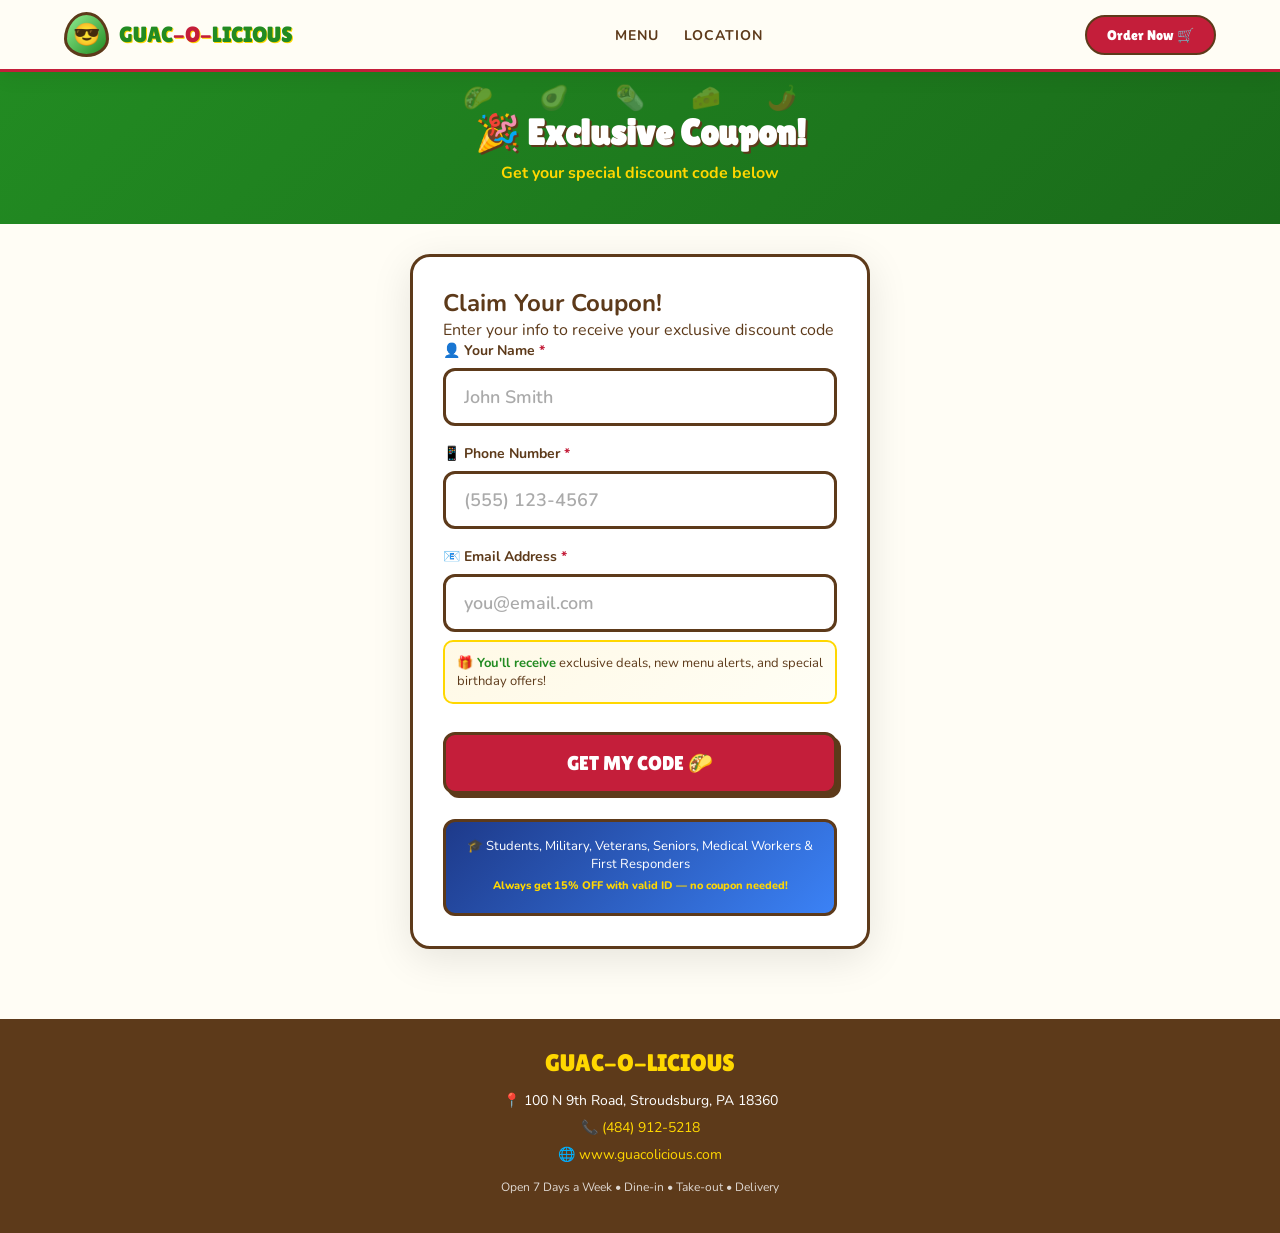
==== coupon.html @ 155ece2e "Add files via upload" ====
<!DOCTYPE html>
<html lang="en">
<head>
    <meta charset="UTF-8">
    <meta name="viewport" content="width=device-width, initial-scale=1.0">
    <title>Guac-O-Licious | Exclusive Coupon</title>
    <link rel="preconnect" href="https://fonts.googleapis.com">
    <link rel="preconnect" href="https://fonts.gstatic.com" crossorigin>
    <link href="https://fonts.googleapis.com/css2?family=Lilita+One&family=Nunito:wght@400;600;700;800&display=swap" rel="stylesheet">
    <style>
        :root {
            --green: #228B22;
            --green-dark: #1a6b1a;
            --red: #C41E3A;
            --yellow: #FFD700;
            --orange: #FF6B35;
            --brown: #5D3A1A;
            --cream: #FFFDF5;
            --cream-dark: #F5E6C8;
        }

        * {
            margin: 0;
            padding: 0;
            box-sizing: border-box;
        }

        body {
            font-family: 'Nunito', sans-serif;
            background: var(--cream);
            color: var(--brown);
        }

        /* Navigation Bar - Matches Main Website */
        .navbar {
            background: rgba(255,253,245,0.98);
            padding: 12px 5%;
            display: flex;
            justify-content: space-between;
            align-items: center;
            border-bottom: 3px solid var(--red);
            box-shadow: 0 4px 20px rgba(0,0,0,0.08);
            position: sticky;
            top: 0;
            z-index: 100;
        }

        .logo {
            display: flex;
            align-items: center;
            gap: 10px;
            text-decoration: none;
        }

        .logo-avocado {
            width: 45px;
            height: 45px;
            background: linear-gradient(135deg, #90EE90 0%, var(--green) 100%);
            border-radius: 50% 50% 50% 50% / 60% 60% 40% 40%;
            display: flex;
            align-items: center;
            justify-content: center;
            font-size: 22px;
            border: 3px solid var(--brown);
        }

        .logo-text {
            font-family: 'Lilita One', cursive;
            font-size: 22px;
            color: var(--green);
            text-shadow: 1px 1px 0 var(--yellow);
        }

        .logo-text span {
            color: var(--red);
        }

        .nav-links {
            display: flex;
            gap: 25px;
            list-style: none;
        }

        .nav-links a {
            color: var(--brown);
            text-decoration: none;
            font-weight: 700;
            font-size: 14px;
            text-transform: uppercase;
            letter-spacing: 1px;
            transition: color 0.3s;
        }

        .nav-links a:hover {
            color: var(--red);
        }

        .nav-order-btn {
            background: var(--red);
            color: white;
            padding: 10px 20px;
            border-radius: 50px;
            font-family: 'Lilita One', cursive;
            font-size: 14px;
            text-decoration: none;
            border: 2px solid var(--brown);
            transition: all 0.3s;
        }

        .nav-order-btn:hover {
            background: var(--orange);
            transform: translateY(-2px);
        }

        /* Hero Section */
        .hero {
            background: linear-gradient(135deg, var(--green) 0%, var(--green-dark) 100%);
            padding: 40px 5%;
            text-align: center;
            position: relative;
            overflow: hidden;
        }

        .hero::before {
            content: '🌮 🥑 🌯 🧀 🌶️';
            position: absolute;
            top: 10px;
            left: 50%;
            transform: translateX(-50%);
            font-size: 24px;
            letter-spacing: 20px;
            opacity: 0.3;
        }

        .hero h1 {
            font-family: 'Lilita One', cursive;
            font-size: 36px;
            color: white;
            text-shadow: 2px 2px 0 var(--brown);
            margin-bottom: 8px;
        }

        .hero p {
            color: var(--yellow);
            font-size: 16px;
            font-weight: 700;
        }

        /* Main Content */
        .main-content {
            max-width: 500px;
            margin: 0 auto;
            padding: 30px 20px;
        }

        /* Screens */
        .screen {
            display: none;
        }

        .screen.active {
            display: block;
        }

        /* Card Style */
        .card {
            background: white;
            border-radius: 20px;
            padding: 30px;
            border: 3px solid var(--brown);
            box-shadow: 0 10px 40px rgba(0,0,0,0.1);
        }

        /* Input Screen */
        .input-screen h2 {
            font-family: 'Lilita One', cursive;
            font-size: 26px;
            color: var(--green);
            text-align: center;
            margin-bottom: 8px;
        }

        .input-screen .subtitle {
            text-align: center;
            color: var(--brown);
            margin-bottom: 25px;
            font-size: 15px;
        }

        .input-group {
            margin-bottom: 18px;
        }

        .input-group label {
            display: block;
            font-weight: 700;
            color: var(--brown);
            margin-bottom: 8px;
            font-size: 14px;
        }

        .input-group label .required {
            color: var(--red);
        }

        .input-group label .optional {
            color: #888;
            font-weight: 600;
        }

        .input-field {
            width: 100%;
            padding: 14px 18px;
            font-size: 18px;
            border: 3px solid var(--brown);
            border-radius: 12px;
            font-family: 'Nunito', sans-serif;
            font-weight: 600;
            transition: all 0.3s;
        }

        .input-field:focus {
            outline: none;
            border-color: var(--green);
            box-shadow: 0 0 0 3px rgba(34,139,34,0.2);
        }

        .input-field::placeholder {
            color: #aaa;
        }

        .email-incentive {
            background: linear-gradient(135deg, #FFF9E6 0%, #FFFEF5 100%);
            border: 2px solid var(--yellow);
            border-radius: 10px;
            padding: 12px;
            margin-top: 8px;
            font-size: 13px;
            color: var(--brown);
        }

        .email-incentive strong {
            color: var(--green);
        }

        .submit-btn {
            width: 100%;
            padding: 16px;
            background: var(--red);
            color: white;
            border: 3px solid var(--brown);
            border-radius: 12px;
            font-family: 'Lilita One', cursive;
            font-size: 20px;
            cursor: pointer;
            box-shadow: 4px 4px 0 var(--brown);
            transition: all 0.2s;
            margin-top: 10px;
        }

        .submit-btn:hover {
            transform: translate(2px, 2px);
            box-shadow: 2px 2px 0 var(--brown);
        }

        .error-msg {
            color: var(--red);
            text-align: center;
            margin-top: 15px;
            font-weight: 700;
            display: none;
        }

        /* Loading */
        .loading {
            text-align: center;
            padding: 50px;
        }

        .spinner {
            width: 50px;
            height: 50px;
            border: 5px solid var(--cream);
            border-top-color: var(--green);
            border-radius: 50%;
            animation: spin 1s linear infinite;
            margin: 0 auto 20px;
        }

        @keyframes spin {
            to { transform: rotate(360deg); }
        }

        /* Coupon Screen */
        .coupon-screen {
            text-align: center;
        }

        .coupon-badge {
            background: var(--yellow);
            color: var(--brown);
            padding: 8px 20px;
            border-radius: 50px;
            font-size: 14px;
            font-weight: 800;
            display: inline-block;
            margin-bottom: 15px;
            border: 2px solid var(--brown);
        }

        .coupon-badge.returning {
            background: var(--orange);
            color: white;
        }

        .discount-display {
            background: linear-gradient(135deg, var(--green) 0%, var(--green-dark) 100%);
            border-radius: 20px;
            padding: 25px;
            margin-bottom: 20px;
            border: 4px solid var(--brown);
        }

        .discount-amount {
            font-family: 'Lilita One', cursive;
            font-size: 58px;
            color: white;
            text-shadow: 3px 3px 0 var(--brown);
            line-height: 1;
        }

        .discount-label {
            font-family: 'Lilita One', cursive;
            font-size: 22px;
            color: var(--yellow);
        }

        .discount-condition {
            color: rgba(255,255,255,0.9);
            font-size: 14px;
            margin-top: 8px;
            font-weight: 600;
        }

        /* Code Display */
        .code-section {
            background: #f8f8f8;
            border: 3px dashed var(--brown);
            border-radius: 15px;
            padding: 20px;
            margin-bottom: 20px;
        }

        .code-label {
            font-size: 14px;
            color: var(--brown);
            font-weight: 700;
            margin-bottom: 10px;
        }

        .code-display {
            font-family: 'Courier New', monospace;
            font-size: 36px;
            font-weight: 900;
            color: var(--red);
            letter-spacing: 3px;
            background: white;
            padding: 12px 20px;
            border-radius: 10px;
            border: 3px solid var(--brown);
            display: inline-block;
        }

        .code-type {
            font-size: 12px;
            color: #666;
            margin-top: 8px;
        }

        .show-cashier {
            background: var(--red);
            color: white;
            padding: 12px 25px;
            border-radius: 12px;
            font-family: 'Lilita One', cursive;
            font-size: 16px;
            margin-bottom: 20px;
            border: 3px solid var(--brown);
            display: inline-block;
        }

        .valid-info {
            font-size: 12px;
            color: #888;
            margin-bottom: 20px;
        }

        /* CTA Buttons */
        .cta-section {
            margin-top: 25px;
            padding-top: 25px;
            border-top: 2px solid #eee;
        }

        .cta-title {
            font-family: 'Lilita One', cursive;
            font-size: 18px;
            color: var(--green);
            margin-bottom: 15px;
        }

        .cta-buttons {
            display: flex;
            flex-direction: column;
            gap: 12px;
        }

        .cta-btn {
            display: flex;
            align-items: center;
            justify-content: center;
            gap: 10px;
            padding: 14px 20px;
            border-radius: 12px;
            font-weight: 700;
            font-size: 16px;
            text-decoration: none;
            transition: all 0.3s;
            border: 3px solid var(--brown);
        }

        .cta-btn.menu {
            background: var(--green);
            color: white;
        }

        .cta-btn.directions {
            background: var(--yellow);
            color: var(--brown);
        }

        .cta-btn.order {
            background: var(--red);
            color: white;
        }

        .cta-btn:hover {
            transform: translateY(-3px);
            box-shadow: 0 5px 15px rgba(0,0,0,0.2);
        }

        .cta-btn .icon {
            font-size: 20px;
        }

        /* Already Used Screen */
        .used-screen .icon {
            font-size: 60px;
            margin-bottom: 15px;
        }

        .used-screen h2 {
            font-family: 'Lilita One', cursive;
            color: var(--brown);
            font-size: 24px;
            margin-bottom: 10px;
        }

        .used-screen p {
            color: #666;
            margin-bottom: 20px;
        }

        /* ID Discount Note */
        .id-discount-note {
            background: linear-gradient(135deg, #1E3A8A 0%, #3B82F6 100%);
            border-radius: 12px;
            padding: 15px;
            margin-top: 25px;
            text-align: center;
            border: 3px solid var(--brown);
        }

        .id-discount-note p {
            color: white;
            font-size: 13px;
            margin-bottom: 5px;
        }

        .id-discount-note .groups {
            color: var(--yellow);
            font-weight: 800;
            font-size: 11px;
        }

        /* Cashier Note */
        .cashier-note {
            background: #fff3cd;
            border: 2px solid #ffc107;
            border-radius: 10px;
            padding: 12px;
            margin-top: 15px;
            font-size: 12px;
            color: #856404;
            text-align: left;
        }

        /* Menu Preview Section */
        .menu-preview {
            margin-top: 30px;
            padding: 25px;
            background: white;
            border-radius: 20px;
            border: 3px solid var(--brown);
        }

        .menu-preview h3 {
            font-family: 'Lilita One', cursive;
            font-size: 22px;
            color: var(--green);
            text-align: center;
            margin-bottom: 20px;
        }

        .menu-grid {
            display: grid;
            grid-template-columns: repeat(3, 1fr);
            gap: 12px;
        }

        .menu-item {
            text-align: center;
        }

        .menu-item img {
            width: 100%;
            height: 80px;
            object-fit: cover;
            border-radius: 10px;
            border: 2px solid var(--brown);
        }

        .menu-item p {
            font-size: 11px;
            font-weight: 700;
            color: var(--brown);
            margin-top: 5px;
        }

        /* Footer */
        .footer {
            background: var(--brown);
            color: white;
            padding: 30px 5%;
            text-align: center;
            margin-top: 40px;
        }

        .footer-logo {
            font-family: 'Lilita One', cursive;
            font-size: 24px;
            color: var(--yellow);
            margin-bottom: 15px;
        }

        .footer-info {
            font-size: 14px;
            margin-bottom: 8px;
        }

        .footer-info a {
            color: var(--yellow);
            text-decoration: none;
        }

        .social-links {
            margin-top: 20px;
            display: flex;
            justify-content: center;
            gap: 15px;
        }

        .social-links a {
            color: white;
            font-size: 24px;
            text-decoration: none;
        }

        /* Responsive */
        @media (max-width: 600px) {
            .nav-links {
                display: none;
            }
            
            .hero h1 {
                font-size: 28px;
            }
            
            .discount-amount {
                font-size: 48px;
            }
            
            .code-display {
                font-size: 28px;
            }
            
            .menu-grid {
                grid-template-columns: repeat(2, 1fr);
            }
        }
    </style>
</head>
<body>
    <!-- Navigation -->
    <nav class="navbar">
        <a href="https://guacolicious.com" class="logo">
            <div class="logo-avocado">😎</div>
            <div class="logo-text">GUAC<span>-O-</span>LICIOUS</div>
        </a>
        <ul class="nav-links">
            <li><a href="https://guacolicious.com#menu">Menu</a></li>
            <li><a href="https://guacolicious.com#location">Location</a></li>
        </ul>
        <a href="https://www.ubereats.com/store/guac-o-licious-mexican-grill-100-north-9th-street/vfTOrEP9XjSD5LqVnMiB6w" target="_blank" class="nav-order-btn">Order Now 🛒</a>
    </nav>

    <!-- Hero -->
    <div class="hero">
        <h1>🎉 Exclusive Coupon!</h1>
        <p>Get your special discount code below</p>
    </div>

    <!-- Main Content -->
    <div class="main-content">
        <!-- Screen 1: Input Form -->
        <div id="inputScreen" class="screen active">
            <div class="card">
                <h2>Claim Your Coupon!</h2>
                <p class="subtitle">Enter your info to receive your exclusive discount code</p>
                
                <div class="input-group">
                    <label>👤 Your Name <span class="required">*</span></label>
                    <input type="text" id="nameInput" class="input-field" placeholder="John Smith">
                </div>
                
                <div class="input-group">
                    <label>📱 Phone Number <span class="required">*</span></label>
                    <input type="tel" id="phoneInput" class="input-field" placeholder="(555) 123-4567" maxlength="14">
                </div>
                
                <div class="input-group">
                    <label>📧 Email Address <span class="required">*</span></label>
                    <input type="email" id="emailInput" class="input-field" placeholder="you@email.com">
                    <div class="email-incentive">
                        <strong>🎁 You'll receive</strong> exclusive deals, new menu alerts, and special birthday offers!
                    </div>
                </div>
                
                <button id="submitBtn" class="submit-btn" onclick="submitForm()">GET MY CODE 🌮</button>
                
                <p id="errorMsg" class="error-msg"></p>

                <div class="id-discount-note">
                    <p>🎓 Students, Military, Veterans, Seniors, Medical Workers & First Responders</p>
                    <p class="groups">Always get 15% OFF with valid ID — no coupon needed!</p>
                </div>
            </div>
        </div>

        <!-- Screen 2: Loading -->
        <div id="loadingScreen" class="screen">
            <div class="card loading">
                <div class="spinner"></div>
                <p>Generating your code...</p>
            </div>
        </div>

        <!-- Screen 3: First Visit Coupon -->
        <div id="firstVisitScreen" class="screen">
            <div class="card coupon-screen">
                <div class="coupon-badge">🎉 WELCOME! FIRST VISIT</div>
                
                <div class="discount-display">
                    <div class="discount-amount">15% OFF</div>
                    <div class="discount-label">YOUR ORDER!</div>
                </div>

                <div class="code-section">
                    <div class="code-label">🎟️ YOUR COUPON CODE:</div>
                    <div class="code-display" id="code1"></div>
                    <div class="code-type">Show this code to cashier</div>
                </div>
                
                <div class="show-cashier">📱 SHOW THIS TO CASHIER</div>
                
                <div class="valid-info">
                    Valid today • <span id="todayDate1"></span>
                </div>

                <div class="cashier-note">
                    <strong>📋 For Cashier:</strong> Code starts with "F" → Apply <strong>15% Off</strong> discount
                </div>

                <!-- Call to Action Buttons -->
                <div class="cta-section">
                    <div class="cta-title">While You're Here...</div>
                    <div class="cta-buttons">
                        <a href="https://guacolicious.com#menu" class="cta-btn menu">
                            <span class="icon">📋</span> View Our Full Menu
                        </a>
                        <a href="https://maps.google.com/?q=100+N+9th+Road+Stroudsburg+PA+18360" target="_blank" class="cta-btn directions">
                            <span class="icon">📍</span> Get Directions
                        </a>
                        <a href="https://www.ubereats.com/store/guac-o-licious-mexican-grill-100-north-9th-street/vfTOrEP9XjSD5LqVnMiB6w" target="_blank" class="cta-btn order">
                            <span class="icon">🛒</span> Order Delivery Now
                        </a>
                    </div>
                </div>
            </div>

            <!-- Menu Preview -->
            <div class="menu-preview">
                <h3>🔥 Our Most Popular Items</h3>
                <div class="menu-grid">
                    <div class="menu-item">
                        <img src="https://guacolicious.com/burrito-bowl.jpg" alt="Burrito Bowl" onerror="this.src='data:image/svg+xml,<svg xmlns=%22http://www.w3.org/2000/svg%22 width=%22100%22 height=%22100%22><rect fill=%22%23228B22%22 width=%22100%22 height=%22100%22/><text x=%2250%%22 y=%2250%%22 fill=%22white%22 text-anchor=%22middle%22 dy=%22.3em%22>🥣</text></svg>'">
                        <p>Burrito Bowls</p>
                    </div>
                    <div class="menu-item">
                        <img src="https://guacolicious.com/tacos-loaded.jpg" alt="Tacos" onerror="this.src='data:image/svg+xml,<svg xmlns=%22http://www.w3.org/2000/svg%22 width=%22100%22 height=%22100%22><rect fill=%22%23C41E3A%22 width=%22100%22 height=%22100%22/><text x=%2250%%22 y=%2250%%22 fill=%22white%22 text-anchor=%22middle%22 dy=%22.3em%22>🌮</text></svg>'">
                        <p>Loaded Tacos</p>
                    </div>
                    <div class="menu-item">
                        <img src="https://guacolicious.com/quesadilla.jpg" alt="Quesadilla" onerror="this.src='data:image/svg+xml,<svg xmlns=%22http://www.w3.org/2000/svg%22 width=%22100%22 height=%22100%22><rect fill=%22%23FFD700%22 width=%22100%22 height=%22100%22/><text x=%2250%%22 y=%2250%%22 fill=%22%235D3A1A%22 text-anchor=%22middle%22 dy=%22.3em%22>🧀</text></svg>'">
                        <p>Quesadillas</p>
                    </div>
                    <div class="menu-item">
                        <img src="https://guacolicious.com/birria-tacos.png" alt="Birria Tacos" onerror="this.src='data:image/svg+xml,<svg xmlns=%22http://www.w3.org/2000/svg%22 width=%22100%22 height=%22100%22><rect fill=%22%23FF6B35%22 width=%22100%22 height=%22100%22/><text x=%2250%%22 y=%2250%%22 fill=%22white%22 text-anchor=%22middle%22 dy=%22.3em%22>🌮</text></svg>'">
                        <p>Birria Tacos</p>
                    </div>
                    <div class="menu-item">
                        <img src="https://guacolicious.com/loaded-nachos.jpg" alt="Nachos" onerror="this.src='data:image/svg+xml,<svg xmlns=%22http://www.w3.org/2000/svg%22 width=%22100%22 height=%22100%22><rect fill=%22%23228B22%22 width=%22100%22 height=%22100%22/><text x=%2250%%22 y=%2250%%22 fill=%22white%22 text-anchor=%22middle%22 dy=%22.3em%22>🧀</text></svg>'">
                        <p>Loaded Nachos</p>
                    </div>
                    <div class="menu-item">
                        <img src="https://guacolicious.com/churros.png" alt="Churros" onerror="this.src='data:image/svg+xml,<svg xmlns=%22http://www.w3.org/2000/svg%22 width=%22100%22 height=%22100%22><rect fill=%22%235D3A1A%22 width=%22100%22 height=%22100%22/><text x=%2250%%22 y=%2250%%22 fill=%22%23FFD700%22 text-anchor=%22middle%22 dy=%22.3em%22>🍩</text></svg>'">
                        <p>Churros</p>
                    </div>
                </div>
            </div>
        </div>

        <!-- Screen 4: Second Visit Coupon -->
        <div id="secondVisitScreen" class="screen">
            <div class="card coupon-screen">
                <div class="coupon-badge returning">🙌 WELCOME BACK!</div>
                
                <div class="discount-display">
                    <div class="discount-amount">$5 OFF</div>
                    <div class="discount-label">YOUR ORDER!</div>
                    <div class="discount-condition">On orders $20 or more</div>
                </div>

                <div class="code-section">
                    <div class="code-label">🎟️ YOUR COUPON CODE:</div>
                    <div class="code-display" id="code2"></div>
                    <div class="code-type">Show this code to cashier</div>
                </div>
                
                <div class="show-cashier">📱 SHOW THIS TO CASHIER</div>
                
                <div class="valid-info">
                    Valid today • <span id="todayDate2"></span>
                </div>

                <div class="cashier-note">
                    <strong>📋 For Cashier:</strong> Code starts with "S" → Apply <strong>$5 Off</strong> discount (orders $20+)
                </div>

                <!-- Call to Action Buttons -->
                <div class="cta-section">
                    <div class="cta-title">Ready to Order?</div>
                    <div class="cta-buttons">
                        <a href="https://guacolicious.com#menu" class="cta-btn menu">
                            <span class="icon">📋</span> View Our Full Menu
                        </a>
                        <a href="https://maps.google.com/?q=100+N+9th+Road+Stroudsburg+PA+18360" target="_blank" class="cta-btn directions">
                            <span class="icon">📍</span> Get Directions
                        </a>
                        <a href="https://www.ubereats.com/store/guac-o-licious-mexican-grill-100-north-9th-street/vfTOrEP9XjSD5LqVnMiB6w" target="_blank" class="cta-btn order">
                            <span class="icon">🛒</span> Order Delivery Now
                        </a>
                    </div>
                </div>
            </div>
        </div>

        <!-- Screen 5: Already Used -->
        <div id="usedScreen" class="screen">
            <div class="card coupon-screen used-screen">
                <div class="icon">😊</div>
                <h2>Thanks for Being a Fan!</h2>
                <p>You've already redeemed both coupons. We appreciate your support!</p>

                <div class="cta-section" style="border-top: none; padding-top: 0;">
                    <div class="cta-buttons">
                        <a href="https://guacolicious.com" class="cta-btn menu">
                            <span class="icon">🌐</span> Visit Our Website
                        </a>
                        <a href="https://maps.google.com/?q=100+N+9th+Road+Stroudsburg+PA+18360" target="_blank" class="cta-btn directions">
                            <span class="icon">📍</span> Get Directions
                        </a>
                        <a href="https://www.ubereats.com/store/guac-o-licious-mexican-grill-100-north-9th-street/vfTOrEP9XjSD5LqVnMiB6w" target="_blank" class="cta-btn order">
                            <span class="icon">🛒</span> Order Delivery Now
                        </a>
                    </div>
                </div>

                <div class="id-discount-note">
                    <p>🎓 Remember: Students, Military, Veterans, Seniors, Medical Workers & First Responders</p>
                    <p class="groups">Always get 15% OFF with valid ID!</p>
                </div>
            </div>
        </div>
    </div>

    <!-- Footer -->
    <footer class="footer">
        <div class="footer-logo">GUAC-O-LICIOUS</div>
        <p class="footer-info">📍 100 N 9th Road, Stroudsburg, PA 18360</p>
        <p class="footer-info">📞 <a href="tel:4849125218">(484) 912-5218</a></p>
        <p class="footer-info">🌐 <a href="https://guacolicious.com">www.guacolicious.com</a></p>
        <p class="footer-info" style="margin-top: 15px; font-size: 12px; opacity: 0.8;">Open 7 Days a Week • Dine-in • Take-out • Delivery</p>
    </footer>

    <script>
        // Generate random code
        function generateCode(prefix) {
            const chars = 'ABCDEFGHJKLMNPQRSTUVWXYZ23456789';
            let code = prefix + '-';
            for (let i = 0; i < 5; i++) {
                code += chars.charAt(Math.floor(Math.random() * chars.length));
            }
            return code;
        }

        // Format phone number as user types
        const phoneInput = document.getElementById('phoneInput');
        phoneInput.addEventListener('input', function(e) {
            let value = e.target.value.replace(/\D/g, '');
            if (value.length > 10) value = value.slice(0, 10);
            
            if (value.length >= 6) {
                value = '(' + value.slice(0, 3) + ') ' + value.slice(3, 6) + '-' + value.slice(6);
            } else if (value.length >= 3) {
                value = '(' + value.slice(0, 3) + ') ' + value.slice(3);
            } else if (value.length > 0) {
                value = '(' + value;
            }
            e.target.value = value;
        });

        // Get today's date formatted
        function getTodayDate() {
            const options = { weekday: 'long', year: 'numeric', month: 'long', day: 'numeric' };
            return new Date().toLocaleDateString('en-US', options);
        }

        // Show a specific screen
        function showScreen(screenId) {
            document.querySelectorAll('.screen').forEach(s => s.classList.remove('active'));
            document.getElementById(screenId).classList.add('active');
            window.scrollTo({ top: 0, behavior: 'smooth' });
        }

        // Submit form
        async function submitForm() {
            const name = document.getElementById('nameInput').value.trim();
            const phone = phoneInput.value.replace(/\D/g, '');
            const email = document.getElementById('emailInput').value.trim();
            const errorMsg = document.getElementById('errorMsg');
            
            // Validate name
            if (!name || name.length < 2) {
                errorMsg.textContent = 'Please enter your name';
                errorMsg.style.display = 'block';
                return;
            }
            
            // Validate phone
            if (phone.length !== 10) {
                errorMsg.textContent = 'Please enter a valid 10-digit phone number';
                errorMsg.style.display = 'block';
                return;
            }
            
            // Validate email
            if (!email || !email.includes('@') || !email.includes('.')) {
                errorMsg.textContent = 'Please enter a valid email address';
                errorMsg.style.display = 'block';
                return;
            }
            
            errorMsg.style.display = 'none';
            showScreen('loadingScreen');
            
            const today = getTodayDate();
            
            try {
                // REPLACE THIS URL with your Google Apps Script Web App URL
                const SCRIPT_URL = 'YOUR_GOOGLE_SCRIPT_URL_HERE';
                
                // Build URL with parameters
                const url = `${SCRIPT_URL}?phone=${phone}&name=${encodeURIComponent(name)}&email=${encodeURIComponent(email)}`;
                
                const response = await fetch(url);
                const data = await response.json();
                
                if (data.visitCount === 1) {
                    // First visit
                    document.getElementById('code1').textContent = data.code;
                    document.getElementById('todayDate1').textContent = today;
                    showScreen('firstVisitScreen');
                    
                } else if (data.visitCount === 2) {
                    // Second visit
                    document.getElementById('code2').textContent = data.code;
                    document.getElementById('todayDate2').textContent = today;
                    showScreen('secondVisitScreen');
                    
                } else {
                    // Already used both
                    showScreen('usedScreen');
                }
                
            } catch (error) {
                console.error('Error:', error);
                // Fallback for demo/testing
                const code = generateCode('F');
                document.getElementById('code1').textContent = code;
                document.getElementById('todayDate1').textContent = today;
                showScreen('firstVisitScreen');
            }
        }

        // Allow Enter key to submit
        document.querySelectorAll('.input-field').forEach(input => {
            input.addEventListener('keypress', function(e) {
                if (e.key === 'Enter') {
                    submitForm();
                }
            });
        });
    </script>
</body>
</html>
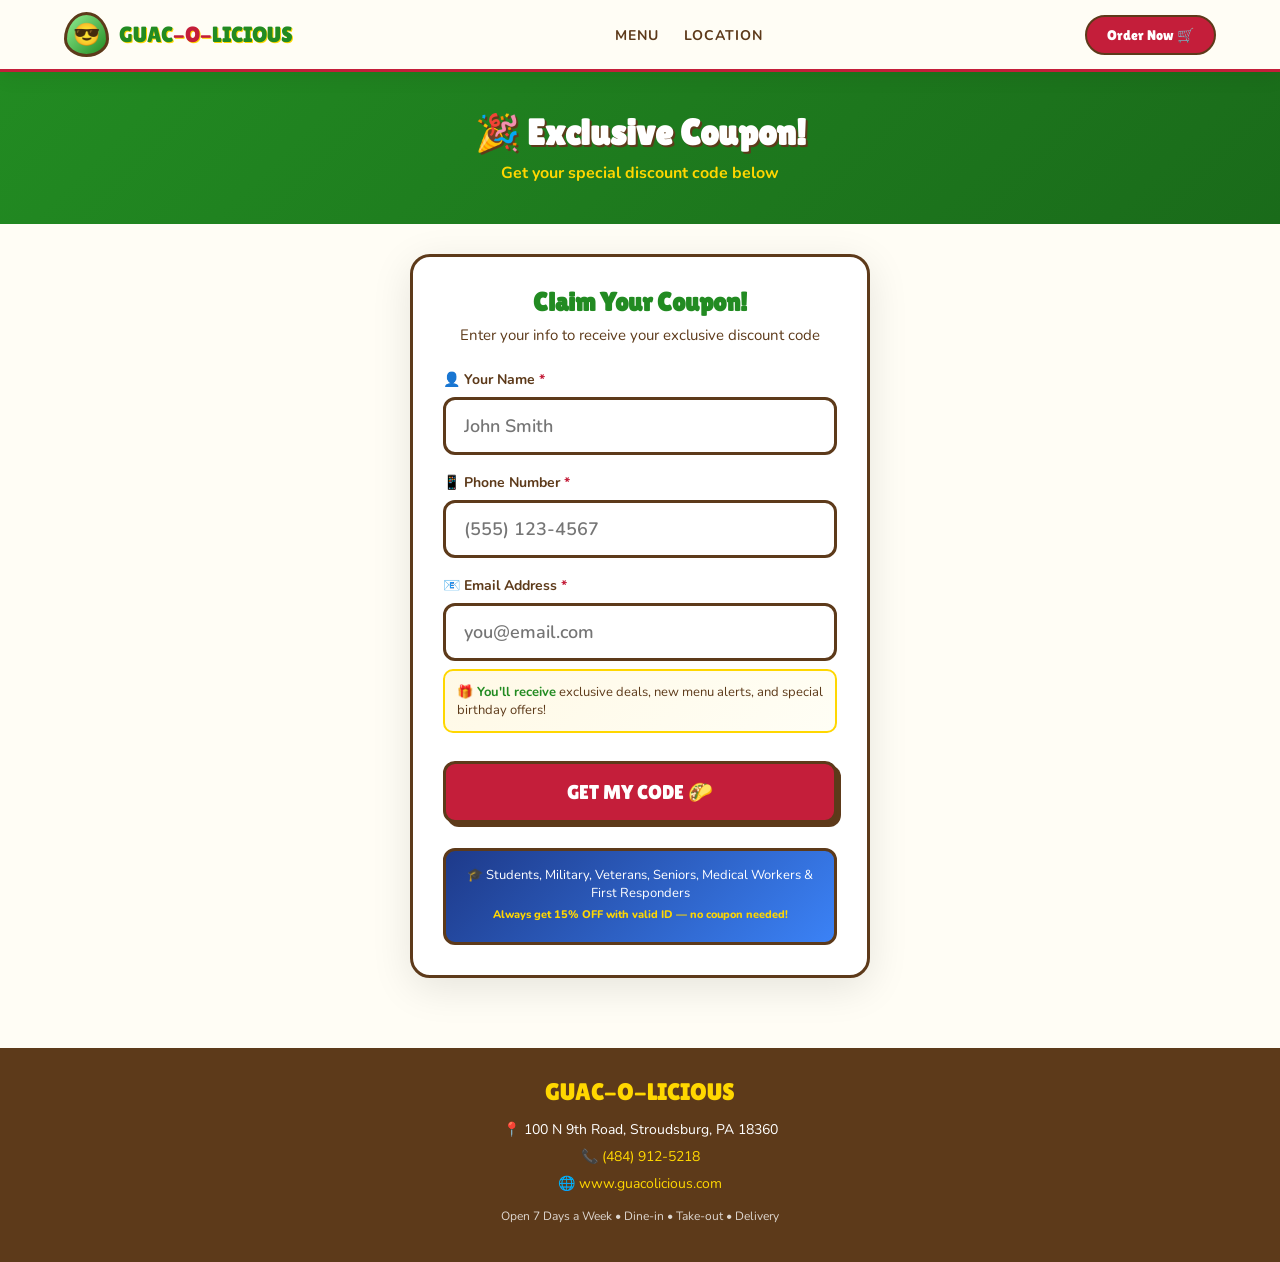
==== commit 52de5339: "Refactor coupon.html by removing unused styles and comments" ====
--- a/coupon.html
+++ b/coupon.html
@@ -16,22 +16,17 @@
             --orange: #FF6B35;
             --brown: #5D3A1A;
             --cream: #FFFDF5;
-            --cream-dark: #F5E6C8;
-        }
-
+        }
         * {
             margin: 0;
             padding: 0;
             box-sizing: border-box;
         }
-
         body {
             font-family: 'Nunito', sans-serif;
             background: var(--cream);
             color: var(--brown);
         }
-
-        /* Navigation Bar - Matches Main Website */
         .navbar {
             background: rgba(255,253,245,0.98);
             padding: 12px 5%;
@@ -44,14 +39,12 @@
             top: 0;
             z-index: 100;
         }
-
         .logo {
             display: flex;
             align-items: center;
             gap: 10px;
             text-decoration: none;
         }
-
         .logo-avocado {
             width: 45px;
             height: 45px;
@@ -63,24 +56,20 @@
             font-size: 22px;
             border: 3px solid var(--brown);
         }
-
         .logo-text {
             font-family: 'Lilita One', cursive;
             font-size: 22px;
             color: var(--green);
             text-shadow: 1px 1px 0 var(--yellow);
         }
-
         .logo-text span {
             color: var(--red);
         }
-
         .nav-links {
             display: flex;
             gap: 25px;
             list-style: none;
         }
-
         .nav-links a {
             color: var(--brown);
             text-decoration: none;
@@ -88,13 +77,10 @@
             font-size: 14px;
             text-transform: uppercase;
             letter-spacing: 1px;
-            transition: color 0.3s;
-        }
-
+        }
         .nav-links a:hover {
             color: var(--red);
         }
-
         .nav-order-btn {
             background: var(--red);
             color: white;
@@ -104,34 +90,15 @@
             font-size: 14px;
             text-decoration: none;
             border: 2px solid var(--brown);
-            transition: all 0.3s;
-        }
-
+        }
         .nav-order-btn:hover {
             background: var(--orange);
-            transform: translateY(-2px);
-        }
-
-        /* Hero Section */
+        }
         .hero {
             background: linear-gradient(135deg, var(--green) 0%, var(--green-dark) 100%);
             padding: 40px 5%;
             text-align: center;
-            position: relative;
-            overflow: hidden;
-        }
-
-        .hero::before {
-            content: '🌮 🥑 🌯 🧀 🌶️';
-            position: absolute;
-            top: 10px;
-            left: 50%;
-            transform: translateX(-50%);
-            font-size: 24px;
-            letter-spacing: 20px;
-            opacity: 0.3;
-        }
-
+        }
         .hero h1 {
             font-family: 'Lilita One', cursive;
             font-size: 36px;
@@ -139,30 +106,22 @@
             text-shadow: 2px 2px 0 var(--brown);
             margin-bottom: 8px;
         }
-
         .hero p {
             color: var(--yellow);
             font-size: 16px;
             font-weight: 700;
         }
-
-        /* Main Content */
         .main-content {
             max-width: 500px;
             margin: 0 auto;
             padding: 30px 20px;
         }
-
-        /* Screens */
         .screen {
             display: none;
         }
-
         .screen.active {
             display: block;
         }
-
-        /* Card Style */
         .card {
             background: white;
             border-radius: 20px;
@@ -170,8 +129,6 @@
             border: 3px solid var(--brown);
             box-shadow: 0 10px 40px rgba(0,0,0,0.1);
         }
-
-        /* Input Screen */
         .input-screen h2 {
             font-family: 'Lilita One', cursive;
             font-size: 26px;
@@ -179,18 +136,15 @@
             text-align: center;
             margin-bottom: 8px;
         }
-
         .input-screen .subtitle {
             text-align: center;
             color: var(--brown);
             margin-bottom: 25px;
             font-size: 15px;
         }
-
         .input-group {
             margin-bottom: 18px;
         }
-
         .input-group label {
             display: block;
             font-weight: 700;
@@ -198,16 +152,9 @@
             margin-bottom: 8px;
             font-size: 14px;
         }
-
         .input-group label .required {
             color: var(--red);
         }
-
-        .input-group label .optional {
-            color: #888;
-            font-weight: 600;
-        }
-
         .input-field {
             width: 100%;
             padding: 14px 18px;
@@ -216,19 +163,12 @@
             border-radius: 12px;
             font-family: 'Nunito', sans-serif;
             font-weight: 600;
-            transition: all 0.3s;
-        }
-
+        }
         .input-field:focus {
             outline: none;
             border-color: var(--green);
             box-shadow: 0 0 0 3px rgba(34,139,34,0.2);
         }
-
-        .input-field::placeholder {
-            color: #aaa;
-        }
-
         .email-incentive {
             background: linear-gradient(135deg, #FFF9E6 0%, #FFFEF5 100%);
             border: 2px solid var(--yellow);
@@ -238,11 +178,9 @@
             font-size: 13px;
             color: var(--brown);
         }
-
         .email-incentive strong {
             color: var(--green);
         }
-
         .submit-btn {
             width: 100%;
             padding: 16px;
@@ -254,15 +192,12 @@
             font-size: 20px;
             cursor: pointer;
             box-shadow: 4px 4px 0 var(--brown);
-            transition: all 0.2s;
             margin-top: 10px;
         }
-
         .submit-btn:hover {
             transform: translate(2px, 2px);
             box-shadow: 2px 2px 0 var(--brown);
         }
-
         .error-msg {
             color: var(--red);
             text-align: center;
@@ -270,13 +205,10 @@
             font-weight: 700;
             display: none;
         }
-
-        /* Loading */
         .loading {
             text-align: center;
             padding: 50px;
         }
-
         .spinner {
             width: 50px;
             height: 50px;
@@ -286,16 +218,12 @@
             animation: spin 1s linear infinite;
             margin: 0 auto 20px;
         }
-
         @keyframes spin {
             to { transform: rotate(360deg); }
         }
-
-        /* Coupon Screen */
         .coupon-screen {
             text-align: center;
         }
-
         .coupon-badge {
             background: var(--yellow);
             color: var(--brown);
@@ -307,12 +235,10 @@
             margin-bottom: 15px;
             border: 2px solid var(--brown);
         }
-
         .coupon-badge.returning {
             background: var(--orange);
             color: white;
         }
-
         .discount-display {
             background: linear-gradient(135deg, var(--green) 0%, var(--green-dark) 100%);
             border-radius: 20px;
@@ -320,7 +246,6 @@
             margin-bottom: 20px;
             border: 4px solid var(--brown);
         }
-
         .discount-amount {
             font-family: 'Lilita One', cursive;
             font-size: 58px;
@@ -328,21 +253,17 @@
             text-shadow: 3px 3px 0 var(--brown);
             line-height: 1;
         }
-
         .discount-label {
             font-family: 'Lilita One', cursive;
             font-size: 22px;
             color: var(--yellow);
         }
-
         .discount-condition {
             color: rgba(255,255,255,0.9);
             font-size: 14px;
             margin-top: 8px;
             font-weight: 600;
         }
-
-        /* Code Display */
         .code-section {
             background: #f8f8f8;
             border: 3px dashed var(--brown);
@@ -350,14 +271,12 @@
             padding: 20px;
             margin-bottom: 20px;
         }
-
         .code-label {
             font-size: 14px;
             color: var(--brown);
             font-weight: 700;
             margin-bottom: 10px;
         }
-
         .code-display {
             font-family: 'Courier New', monospace;
             font-size: 36px;
@@ -370,13 +289,11 @@
             border: 3px solid var(--brown);
             display: inline-block;
         }
-
         .code-type {
             font-size: 12px;
             color: #666;
             margin-top: 8px;
         }
-
         .show-cashier {
             background: var(--red);
             color: white;
@@ -388,33 +305,27 @@
             border: 3px solid var(--brown);
             display: inline-block;
         }
-
         .valid-info {
             font-size: 12px;
             color: #888;
             margin-bottom: 20px;
         }
-
-        /* CTA Buttons */
         .cta-section {
             margin-top: 25px;
             padding-top: 25px;
             border-top: 2px solid #eee;
         }
-
         .cta-title {
             font-family: 'Lilita One', cursive;
             font-size: 18px;
             color: var(--green);
             margin-bottom: 15px;
         }
-
         .cta-buttons {
             display: flex;
             flex-direction: column;
             gap: 12px;
         }
-
         .cta-btn {
             display: flex;
             align-items: center;
@@ -425,53 +336,38 @@
             font-weight: 700;
             font-size: 16px;
             text-decoration: none;
-            transition: all 0.3s;
-            border: 3px solid var(--brown);
-        }
-
+            border: 3px solid var(--brown);
+        }
         .cta-btn.menu {
             background: var(--green);
             color: white;
         }
-
         .cta-btn.directions {
             background: var(--yellow);
             color: var(--brown);
         }
-
         .cta-btn.order {
             background: var(--red);
             color: white;
         }
-
         .cta-btn:hover {
             transform: translateY(-3px);
             box-shadow: 0 5px 15px rgba(0,0,0,0.2);
         }
-
-        .cta-btn .icon {
-            font-size: 20px;
-        }
-
-        /* Already Used Screen */
         .used-screen .icon {
             font-size: 60px;
             margin-bottom: 15px;
         }
-
         .used-screen h2 {
             font-family: 'Lilita One', cursive;
             color: var(--brown);
             font-size: 24px;
             margin-bottom: 10px;
         }
-
         .used-screen p {
             color: #666;
             margin-bottom: 20px;
         }
-
-        /* ID Discount Note */
         .id-discount-note {
             background: linear-gradient(135deg, #1E3A8A 0%, #3B82F6 100%);
             border-radius: 12px;
@@ -480,20 +376,16 @@
             text-align: center;
             border: 3px solid var(--brown);
         }
-
         .id-discount-note p {
             color: white;
             font-size: 13px;
             margin-bottom: 5px;
         }
-
         .id-discount-note .groups {
             color: var(--yellow);
             font-weight: 800;
             font-size: 11px;
         }
-
-        /* Cashier Note */
         .cashier-note {
             background: #fff3cd;
             border: 2px solid #ffc107;
@@ -504,8 +396,6 @@
             color: #856404;
             text-align: left;
         }
-
-        /* Menu Preview Section */
         .menu-preview {
             margin-top: 30px;
             padding: 25px;
@@ -513,7 +403,6 @@
             border-radius: 20px;
             border: 3px solid var(--brown);
         }
-
         .menu-preview h3 {
             font-family: 'Lilita One', cursive;
             font-size: 22px;
@@ -521,17 +410,14 @@
             text-align: center;
             margin-bottom: 20px;
         }
-
         .menu-grid {
             display: grid;
             grid-template-columns: repeat(3, 1fr);
             gap: 12px;
         }
-
         .menu-item {
             text-align: center;
         }
-
         .menu-item img {
             width: 100%;
             height: 80px;
@@ -539,15 +425,12 @@
             border-radius: 10px;
             border: 2px solid var(--brown);
         }
-
         .menu-item p {
             font-size: 11px;
             font-weight: 700;
             color: var(--brown);
             margin-top: 5px;
         }
-
-        /* Footer */
         .footer {
             background: var(--brown);
             color: white;
@@ -555,63 +438,30 @@
             text-align: center;
             margin-top: 40px;
         }
-
         .footer-logo {
             font-family: 'Lilita One', cursive;
             font-size: 24px;
             color: var(--yellow);
             margin-bottom: 15px;
         }
-
         .footer-info {
             font-size: 14px;
             margin-bottom: 8px;
         }
-
         .footer-info a {
             color: var(--yellow);
             text-decoration: none;
         }
-
-        .social-links {
-            margin-top: 20px;
-            display: flex;
-            justify-content: center;
-            gap: 15px;
-        }
-
-        .social-links a {
-            color: white;
-            font-size: 24px;
-            text-decoration: none;
-        }
-
-        /* Responsive */
         @media (max-width: 600px) {
-            .nav-links {
-                display: none;
-            }
-            
-            .hero h1 {
-                font-size: 28px;
-            }
-            
-            .discount-amount {
-                font-size: 48px;
-            }
-            
-            .code-display {
-                font-size: 28px;
-            }
-            
-            .menu-grid {
-                grid-template-columns: repeat(2, 1fr);
-            }
+            .nav-links { display: none; }
+            .hero h1 { font-size: 28px; }
+            .discount-amount { font-size: 48px; }
+            .code-display { font-size: 28px; }
+            .menu-grid { grid-template-columns: repeat(2, 1fr); }
         }
     </style>
 </head>
 <body>
-    <!-- Navigation -->
     <nav class="navbar">
         <a href="https://guacolicious.com" class="logo">
             <div class="logo-avocado">😎</div>
@@ -624,17 +474,14 @@
         <a href="https://www.ubereats.com/store/guac-o-licious-mexican-grill-100-north-9th-street/vfTOrEP9XjSD5LqVnMiB6w" target="_blank" class="nav-order-btn">Order Now 🛒</a>
     </nav>
 
-    <!-- Hero -->
     <div class="hero">
         <h1>🎉 Exclusive Coupon!</h1>
         <p>Get your special discount code below</p>
     </div>
 
-    <!-- Main Content -->
     <div class="main-content">
-        <!-- Screen 1: Input Form -->
         <div id="inputScreen" class="screen active">
-            <div class="card">
+            <div class="card input-screen">
                 <h2>Claim Your Coupon!</h2>
                 <p class="subtitle">Enter your info to receive your exclusive discount code</p>
                 
@@ -656,7 +503,7 @@
                     </div>
                 </div>
                 
-                <button id="submitBtn" class="submit-btn" onclick="submitForm()">GET MY CODE 🌮</button>
+                <button class="submit-btn" onclick="submitForm()">GET MY CODE 🌮</button>
                 
                 <p id="errorMsg" class="error-msg"></p>
 
@@ -667,7 +514,6 @@
             </div>
         </div>
 
-        <!-- Screen 2: Loading -->
         <div id="loadingScreen" class="screen">
             <div class="card loading">
                 <div class="spinner"></div>
@@ -675,7 +521,6 @@
             </div>
         </div>
 
-        <!-- Screen 3: First Visit Coupon -->
         <div id="firstVisitScreen" class="screen">
             <div class="card coupon-screen">
                 <div class="coupon-badge">🎉 WELCOME! FIRST VISIT</div>
@@ -693,64 +538,53 @@
                 
                 <div class="show-cashier">📱 SHOW THIS TO CASHIER</div>
                 
-                <div class="valid-info">
-                    Valid today • <span id="todayDate1"></span>
-                </div>
+                <div class="valid-info">Valid today • <span id="todayDate1"></span></div>
 
                 <div class="cashier-note">
                     <strong>📋 For Cashier:</strong> Code starts with "F" → Apply <strong>15% Off</strong> discount
                 </div>
 
-                <!-- Call to Action Buttons -->
                 <div class="cta-section">
                     <div class="cta-title">While You're Here...</div>
                     <div class="cta-buttons">
-                        <a href="https://guacolicious.com#menu" class="cta-btn menu">
-                            <span class="icon">📋</span> View Our Full Menu
-                        </a>
-                        <a href="https://maps.google.com/?q=100+N+9th+Road+Stroudsburg+PA+18360" target="_blank" class="cta-btn directions">
-                            <span class="icon">📍</span> Get Directions
-                        </a>
-                        <a href="https://www.ubereats.com/store/guac-o-licious-mexican-grill-100-north-9th-street/vfTOrEP9XjSD5LqVnMiB6w" target="_blank" class="cta-btn order">
-                            <span class="icon">🛒</span> Order Delivery Now
-                        </a>
+                        <a href="https://guacolicious.com#menu" class="cta-btn menu">📋 View Our Full Menu</a>
+                        <a href="https://maps.google.com/?q=100+N+9th+Road+Stroudsburg+PA+18360" target="_blank" class="cta-btn directions">📍 Get Directions</a>
+                        <a href="https://www.ubereats.com/store/guac-o-licious-mexican-grill-100-north-9th-street/vfTOrEP9XjSD5LqVnMiB6w" target="_blank" class="cta-btn order">🛒 Order Delivery Now</a>
                     </div>
                 </div>
             </div>
 
-            <!-- Menu Preview -->
             <div class="menu-preview">
                 <h3>🔥 Our Most Popular Items</h3>
                 <div class="menu-grid">
                     <div class="menu-item">
-                        <img src="https://guacolicious.com/burrito-bowl.jpg" alt="Burrito Bowl" onerror="this.src='data:image/svg+xml,<svg xmlns=%22http://www.w3.org/2000/svg%22 width=%22100%22 height=%22100%22><rect fill=%22%23228B22%22 width=%22100%22 height=%22100%22/><text x=%2250%%22 y=%2250%%22 fill=%22white%22 text-anchor=%22middle%22 dy=%22.3em%22>🥣</text></svg>'">
+                        <img src="https://guacolicious.com/burrito-bowl.jpg" alt="Burrito Bowl">
                         <p>Burrito Bowls</p>
                     </div>
                     <div class="menu-item">
-                        <img src="https://guacolicious.com/tacos-loaded.jpg" alt="Tacos" onerror="this.src='data:image/svg+xml,<svg xmlns=%22http://www.w3.org/2000/svg%22 width=%22100%22 height=%22100%22><rect fill=%22%23C41E3A%22 width=%22100%22 height=%22100%22/><text x=%2250%%22 y=%2250%%22 fill=%22white%22 text-anchor=%22middle%22 dy=%22.3em%22>🌮</text></svg>'">
+                        <img src="https://guacolicious.com/tacos-loaded.jpg" alt="Tacos">
                         <p>Loaded Tacos</p>
                     </div>
                     <div class="menu-item">
-                        <img src="https://guacolicious.com/quesadilla.jpg" alt="Quesadilla" onerror="this.src='data:image/svg+xml,<svg xmlns=%22http://www.w3.org/2000/svg%22 width=%22100%22 height=%22100%22><rect fill=%22%23FFD700%22 width=%22100%22 height=%22100%22/><text x=%2250%%22 y=%2250%%22 fill=%22%235D3A1A%22 text-anchor=%22middle%22 dy=%22.3em%22>🧀</text></svg>'">
+                        <img src="https://guacolicious.com/quesadilla.jpg" alt="Quesadilla">
                         <p>Quesadillas</p>
                     </div>
                     <div class="menu-item">
-                        <img src="https://guacolicious.com/birria-tacos.png" alt="Birria Tacos" onerror="this.src='data:image/svg+xml,<svg xmlns=%22http://www.w3.org/2000/svg%22 width=%22100%22 height=%22100%22><rect fill=%22%23FF6B35%22 width=%22100%22 height=%22100%22/><text x=%2250%%22 y=%2250%%22 fill=%22white%22 text-anchor=%22middle%22 dy=%22.3em%22>🌮</text></svg>'">
+                        <img src="https://guacolicious.com/birria-tacos.png" alt="Birria">
                         <p>Birria Tacos</p>
                     </div>
                     <div class="menu-item">
-                        <img src="https://guacolicious.com/loaded-nachos.jpg" alt="Nachos" onerror="this.src='data:image/svg+xml,<svg xmlns=%22http://www.w3.org/2000/svg%22 width=%22100%22 height=%22100%22><rect fill=%22%23228B22%22 width=%22100%22 height=%22100%22/><text x=%2250%%22 y=%2250%%22 fill=%22white%22 text-anchor=%22middle%22 dy=%22.3em%22>🧀</text></svg>'">
+                        <img src="https://guacolicious.com/loaded-nachos.jpg" alt="Nachos">
                         <p>Loaded Nachos</p>
                     </div>
                     <div class="menu-item">
-                        <img src="https://guacolicious.com/churros.png" alt="Churros" onerror="this.src='data:image/svg+xml,<svg xmlns=%22http://www.w3.org/2000/svg%22 width=%22100%22 height=%22100%22><rect fill=%22%235D3A1A%22 width=%22100%22 height=%22100%22/><text x=%2250%%22 y=%2250%%22 fill=%22%23FFD700%22 text-anchor=%22middle%22 dy=%22.3em%22>🍩</text></svg>'">
+                        <img src="https://guacolicious.com/churros.png" alt="Churros">
                         <p>Churros</p>
                     </div>
                 </div>
             </div>
         </div>
 
-        <!-- Screen 4: Second Visit Coupon -->
         <div id="secondVisitScreen" class="screen">
             <div class="card coupon-screen">
                 <div class="coupon-badge returning">🙌 WELCOME BACK!</div>
@@ -769,33 +603,23 @@
                 
                 <div class="show-cashier">📱 SHOW THIS TO CASHIER</div>
                 
-                <div class="valid-info">
-                    Valid today • <span id="todayDate2"></span>
-                </div>
+                <div class="valid-info">Valid today • <span id="todayDate2"></span></div>
 
                 <div class="cashier-note">
                     <strong>📋 For Cashier:</strong> Code starts with "S" → Apply <strong>$5 Off</strong> discount (orders $20+)
                 </div>
 
-                <!-- Call to Action Buttons -->
                 <div class="cta-section">
                     <div class="cta-title">Ready to Order?</div>
                     <div class="cta-buttons">
-                        <a href="https://guacolicious.com#menu" class="cta-btn menu">
-                            <span class="icon">📋</span> View Our Full Menu
-                        </a>
-                        <a href="https://maps.google.com/?q=100+N+9th+Road+Stroudsburg+PA+18360" target="_blank" class="cta-btn directions">
-                            <span class="icon">📍</span> Get Directions
-                        </a>
-                        <a href="https://www.ubereats.com/store/guac-o-licious-mexican-grill-100-north-9th-street/vfTOrEP9XjSD5LqVnMiB6w" target="_blank" class="cta-btn order">
-                            <span class="icon">🛒</span> Order Delivery Now
-                        </a>
+                        <a href="https://guacolicious.com#menu" class="cta-btn menu">📋 View Our Full Menu</a>
+                        <a href="https://maps.google.com/?q=100+N+9th+Road+Stroudsburg+PA+18360" target="_blank" class="cta-btn directions">📍 Get Directions</a>
+                        <a href="https://www.ubereats.com/store/guac-o-licious-mexican-grill-100-north-9th-street/vfTOrEP9XjSD5LqVnMiB6w" target="_blank" class="cta-btn order">🛒 Order Delivery Now</a>
                     </div>
                 </div>
             </div>
         </div>
 
-        <!-- Screen 5: Already Used -->
         <div id="usedScreen" class="screen">
             <div class="card coupon-screen used-screen">
                 <div class="icon">😊</div>
@@ -804,15 +628,9 @@
 
                 <div class="cta-section" style="border-top: none; padding-top: 0;">
                     <div class="cta-buttons">
-                        <a href="https://guacolicious.com" class="cta-btn menu">
-                            <span class="icon">🌐</span> Visit Our Website
-                        </a>
-                        <a href="https://maps.google.com/?q=100+N+9th+Road+Stroudsburg+PA+18360" target="_blank" class="cta-btn directions">
-                            <span class="icon">📍</span> Get Directions
-                        </a>
-                        <a href="https://www.ubereats.com/store/guac-o-licious-mexican-grill-100-north-9th-street/vfTOrEP9XjSD5LqVnMiB6w" target="_blank" class="cta-btn order">
-                            <span class="icon">🛒</span> Order Delivery Now
-                        </a>
+                        <a href="https://guacolicious.com" class="cta-btn menu">🌐 Visit Our Website</a>
+                        <a href="https://maps.google.com/?q=100+N+9th+Road+Stroudsburg+PA+18360" target="_blank" class="cta-btn directions">📍 Get Directions</a>
+                        <a href="https://www.ubereats.com/store/guac-o-licious-mexican-grill-100-north-9th-street/vfTOrEP9XjSD5LqVnMiB6w" target="_blank" class="cta-btn order">🛒 Order Delivery Now</a>
                     </div>
                 </div>
 
@@ -824,7 +642,6 @@
         </div>
     </div>
 
-    <!-- Footer -->
     <footer class="footer">
         <div class="footer-logo">GUAC-O-LICIOUS</div>
         <p class="footer-info">📍 100 N 9th Road, Stroudsburg, PA 18360</p>
@@ -834,22 +651,12 @@
     </footer>
 
     <script>
-        // Generate random code
-        function generateCode(prefix) {
-            const chars = 'ABCDEFGHJKLMNPQRSTUVWXYZ23456789';
-            let code = prefix + '-';
-            for (let i = 0; i < 5; i++) {
-                code += chars.charAt(Math.floor(Math.random() * chars.length));
-            }
-            return code;
-        }
-
-        // Format phone number as user types
-        const phoneInput = document.getElementById('phoneInput');
+        var SCRIPT_URL = 'https://script.google.com/macros/s/AKfycbwqcBc3k1zTyhvpbPqgjdv2WECK2-nIQC-RbX0IWBml3q9TPgl-Od9YxIlsEeS4-w8NTQ/exec';
+
+        var phoneInput = document.getElementById('phoneInput');
         phoneInput.addEventListener('input', function(e) {
-            let value = e.target.value.replace(/\D/g, '');
+            var value = e.target.value.replace(/\D/g, '');
             if (value.length > 10) value = value.slice(0, 10);
-            
             if (value.length >= 6) {
                 value = '(' + value.slice(0, 3) + ') ' + value.slice(3, 6) + '-' + value.slice(6);
             } else if (value.length >= 3) {
@@ -860,42 +667,39 @@
             e.target.value = value;
         });
 
-        // Get today's date formatted
         function getTodayDate() {
-            const options = { weekday: 'long', year: 'numeric', month: 'long', day: 'numeric' };
+            var options = { weekday: 'long', year: 'numeric', month: 'long', day: 'numeric' };
             return new Date().toLocaleDateString('en-US', options);
         }
 
-        // Show a specific screen
         function showScreen(screenId) {
-            document.querySelectorAll('.screen').forEach(s => s.classList.remove('active'));
+            var screens = document.querySelectorAll('.screen');
+            for (var i = 0; i < screens.length; i++) {
+                screens[i].classList.remove('active');
+            }
             document.getElementById(screenId).classList.add('active');
             window.scrollTo({ top: 0, behavior: 'smooth' });
         }
 
-        // Submit form
-        async function submitForm() {
-            const name = document.getElementById('nameInput').value.trim();
-            const phone = phoneInput.value.replace(/\D/g, '');
-            const email = document.getElementById('emailInput').value.trim();
-            const errorMsg = document.getElementById('errorMsg');
+        function submitForm() {
+            var name = document.getElementById('nameInput').value.trim();
+            var phone = phoneInput.value.replace(/\D/g, '');
+            var email = document.getElementById('emailInput').value.trim();
+            var errorMsg = document.getElementById('errorMsg');
             
-            // Validate name
             if (!name || name.length < 2) {
                 errorMsg.textContent = 'Please enter your name';
                 errorMsg.style.display = 'block';
                 return;
             }
             
-            // Validate phone
             if (phone.length !== 10) {
                 errorMsg.textContent = 'Please enter a valid 10-digit phone number';
                 errorMsg.style.display = 'block';
                 return;
             }
             
-            // Validate email
-            if (!email || !email.includes('@') || !email.includes('.')) {
+            if (!email || email.indexOf('@') === -1 || email.indexOf('.') === -1) {
                 errorMsg.textContent = 'Please enter a valid email address';
                 errorMsg.style.display = 'block';
                 return;
@@ -904,53 +708,42 @@
             errorMsg.style.display = 'none';
             showScreen('loadingScreen');
             
-            const today = getTodayDate();
+            var today = getTodayDate();
+            var url = SCRIPT_URL + '?phone=' + phone + '&name=' + encodeURIComponent(name) + '&email=' + encodeURIComponent(email);
             
-            try {
-                // REPLACE THIS URL with your Google Apps Script Web App URL
-                const SCRIPT_URL = 'YOUR_GOOGLE_SCRIPT_URL_HERE';
-                
-                // Build URL with parameters
-                const url = `${SCRIPT_URL}?phone=${phone}&name=${encodeURIComponent(name)}&email=${encodeURIComponent(email)}`;
-                
-                const response = await fetch(url);
-                const data = await response.json();
-                
-                if (data.visitCount === 1) {
-                    // First visit
-                    document.getElementById('code1').textContent = data.code;
-                    document.getElementById('todayDate1').textContent = today;
-                    showScreen('firstVisitScreen');
-                    
-                } else if (data.visitCount === 2) {
-                    // Second visit
-                    document.getElementById('code2').textContent = data.code;
-                    document.getElementById('todayDate2').textContent = today;
-                    showScreen('secondVisitScreen');
-                    
-                } else {
-                    // Already used both
-                    showScreen('usedScreen');
-                }
-                
-            } catch (error) {
-                console.error('Error:', error);
-                // Fallback for demo/testing
-                const code = generateCode('F');
-                document.getElementById('code1').textContent = code;
-                document.getElementById('todayDate1').textContent = today;
-                showScreen('firstVisitScreen');
-            }
-        }
-
-        // Allow Enter key to submit
-        document.querySelectorAll('.input-field').forEach(input => {
-            input.addEventListener('keypress', function(e) {
+            fetch(url)
+                .then(function(response) {
+                    return response.json();
+                })
+                .then(function(data) {
+                    if (data.visitCount === 1) {
+                        document.getElementById('code1').textContent = data.code;
+                        document.getElementById('todayDate1').textContent = today;
+                        showScreen('firstVisitScreen');
+                    } else if (data.visitCount === 2) {
+                        document.getElementById('code2').textContent = data.code;
+                        document.getElementById('todayDate2').textContent = today;
+                        showScreen('secondVisitScreen');
+                    } else {
+                        showScreen('usedScreen');
+                    }
+                })
+                .catch(function(error) {
+                    console.error('Error:', error);
+                    errorMsg.textContent = 'Connection error. Please try again.';
+                    errorMsg.style.display = 'block';
+                    showScreen('inputScreen');
+                });
+        }
+
+        var inputs = document.querySelectorAll('.input-field');
+        for (var i = 0; i < inputs.length; i++) {
+            inputs[i].addEventListener('keypress', function(e) {
                 if (e.key === 'Enter') {
                     submitForm();
                 }
             });
-        });
+        }
     </script>
 </body>
 </html>
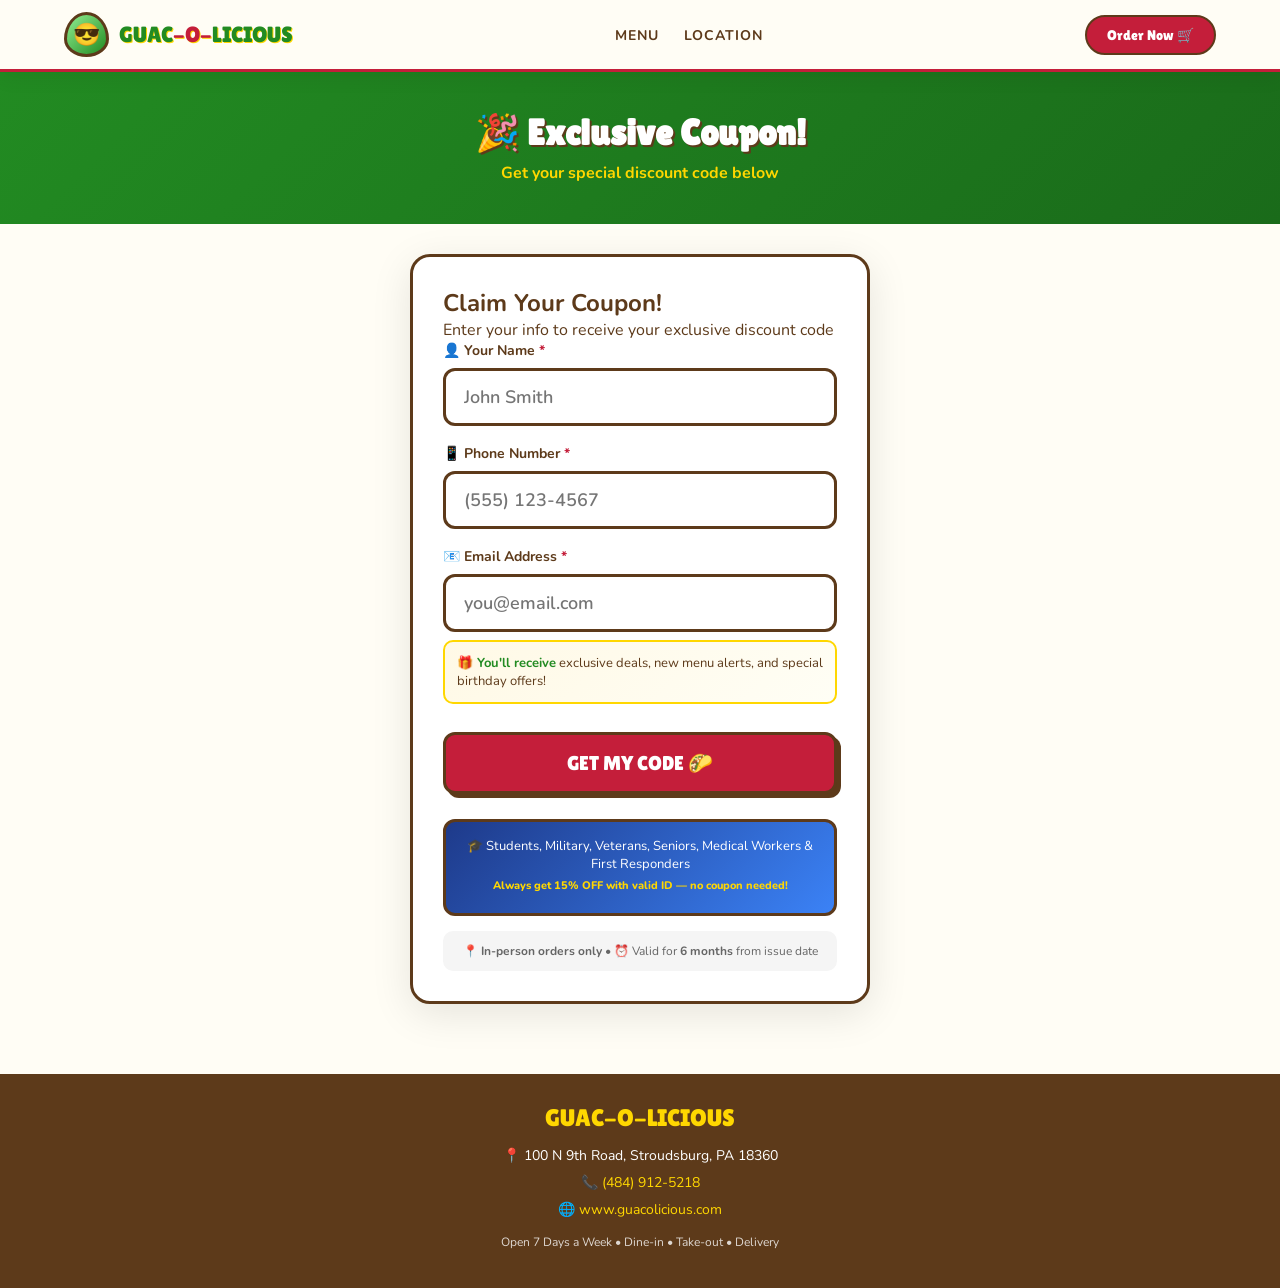
==== commit 21a23b69: "Add files via upload" ====
--- a/coupon.html
+++ b/coupon.html
@@ -17,16 +17,19 @@
             --brown: #5D3A1A;
             --cream: #FFFDF5;
         }
+
         * {
             margin: 0;
             padding: 0;
             box-sizing: border-box;
         }
+
         body {
             font-family: 'Nunito', sans-serif;
             background: var(--cream);
             color: var(--brown);
         }
+
         .navbar {
             background: rgba(255,253,245,0.98);
             padding: 12px 5%;
@@ -39,12 +42,14 @@
             top: 0;
             z-index: 100;
         }
+
         .logo {
             display: flex;
             align-items: center;
             gap: 10px;
             text-decoration: none;
         }
+
         .logo-avocado {
             width: 45px;
             height: 45px;
@@ -56,20 +61,24 @@
             font-size: 22px;
             border: 3px solid var(--brown);
         }
+
         .logo-text {
             font-family: 'Lilita One', cursive;
             font-size: 22px;
             color: var(--green);
             text-shadow: 1px 1px 0 var(--yellow);
         }
+
         .logo-text span {
             color: var(--red);
         }
+
         .nav-links {
             display: flex;
             gap: 25px;
             list-style: none;
         }
+
         .nav-links a {
             color: var(--brown);
             text-decoration: none;
@@ -78,9 +87,11 @@
             text-transform: uppercase;
             letter-spacing: 1px;
         }
+
         .nav-links a:hover {
             color: var(--red);
         }
+
         .nav-order-btn {
             background: var(--red);
             color: white;
@@ -91,14 +102,17 @@
             text-decoration: none;
             border: 2px solid var(--brown);
         }
+
         .nav-order-btn:hover {
             background: var(--orange);
         }
+
         .hero {
             background: linear-gradient(135deg, var(--green) 0%, var(--green-dark) 100%);
             padding: 40px 5%;
             text-align: center;
         }
+
         .hero h1 {
             font-family: 'Lilita One', cursive;
             font-size: 36px;
@@ -106,22 +120,27 @@
             text-shadow: 2px 2px 0 var(--brown);
             margin-bottom: 8px;
         }
+
         .hero p {
             color: var(--yellow);
             font-size: 16px;
             font-weight: 700;
         }
+
         .main-content {
             max-width: 500px;
             margin: 0 auto;
             padding: 30px 20px;
         }
+
         .screen {
             display: none;
         }
+
         .screen.active {
             display: block;
         }
+
         .card {
             background: white;
             border-radius: 20px;
@@ -129,6 +148,7 @@
             border: 3px solid var(--brown);
             box-shadow: 0 10px 40px rgba(0,0,0,0.1);
         }
+
         .input-screen h2 {
             font-family: 'Lilita One', cursive;
             font-size: 26px;
@@ -136,15 +156,18 @@
             text-align: center;
             margin-bottom: 8px;
         }
+
         .input-screen .subtitle {
             text-align: center;
             color: var(--brown);
             margin-bottom: 25px;
             font-size: 15px;
         }
+
         .input-group {
             margin-bottom: 18px;
         }
+
         .input-group label {
             display: block;
             font-weight: 700;
@@ -152,9 +175,11 @@
             margin-bottom: 8px;
             font-size: 14px;
         }
+
         .input-group label .required {
             color: var(--red);
         }
+
         .input-field {
             width: 100%;
             padding: 14px 18px;
@@ -164,11 +189,13 @@
             font-family: 'Nunito', sans-serif;
             font-weight: 600;
         }
+
         .input-field:focus {
             outline: none;
             border-color: var(--green);
             box-shadow: 0 0 0 3px rgba(34,139,34,0.2);
         }
+
         .email-incentive {
             background: linear-gradient(135deg, #FFF9E6 0%, #FFFEF5 100%);
             border: 2px solid var(--yellow);
@@ -178,9 +205,11 @@
             font-size: 13px;
             color: var(--brown);
         }
+
         .email-incentive strong {
             color: var(--green);
         }
+
         .submit-btn {
             width: 100%;
             padding: 16px;
@@ -194,10 +223,12 @@
             box-shadow: 4px 4px 0 var(--brown);
             margin-top: 10px;
         }
+
         .submit-btn:hover {
             transform: translate(2px, 2px);
             box-shadow: 2px 2px 0 var(--brown);
         }
+
         .error-msg {
             color: var(--red);
             text-align: center;
@@ -205,10 +236,12 @@
             font-weight: 700;
             display: none;
         }
+
         .loading {
             text-align: center;
             padding: 50px;
         }
+
         .spinner {
             width: 50px;
             height: 50px;
@@ -218,12 +251,15 @@
             animation: spin 1s linear infinite;
             margin: 0 auto 20px;
         }
+
         @keyframes spin {
             to { transform: rotate(360deg); }
         }
+
         .coupon-screen {
             text-align: center;
         }
+
         .coupon-badge {
             background: var(--yellow);
             color: var(--brown);
@@ -235,10 +271,12 @@
             margin-bottom: 15px;
             border: 2px solid var(--brown);
         }
+
         .coupon-badge.returning {
             background: var(--orange);
             color: white;
         }
+
         .discount-display {
             background: linear-gradient(135deg, var(--green) 0%, var(--green-dark) 100%);
             border-radius: 20px;
@@ -246,6 +284,7 @@
             margin-bottom: 20px;
             border: 4px solid var(--brown);
         }
+
         .discount-amount {
             font-family: 'Lilita One', cursive;
             font-size: 58px;
@@ -253,17 +292,20 @@
             text-shadow: 3px 3px 0 var(--brown);
             line-height: 1;
         }
+
         .discount-label {
             font-family: 'Lilita One', cursive;
             font-size: 22px;
             color: var(--yellow);
         }
+
         .discount-condition {
             color: rgba(255,255,255,0.9);
             font-size: 14px;
             margin-top: 8px;
             font-weight: 600;
         }
+
         .code-section {
             background: #f8f8f8;
             border: 3px dashed var(--brown);
@@ -271,12 +313,14 @@
             padding: 20px;
             margin-bottom: 20px;
         }
+
         .code-label {
             font-size: 14px;
             color: var(--brown);
             font-weight: 700;
             margin-bottom: 10px;
         }
+
         .code-display {
             font-family: 'Courier New', monospace;
             font-size: 36px;
@@ -289,11 +333,13 @@
             border: 3px solid var(--brown);
             display: inline-block;
         }
+
         .code-type {
             font-size: 12px;
             color: #666;
             margin-top: 8px;
         }
+
         .show-cashier {
             background: var(--red);
             color: white;
@@ -305,27 +351,32 @@
             border: 3px solid var(--brown);
             display: inline-block;
         }
+
         .valid-info {
             font-size: 12px;
             color: #888;
             margin-bottom: 20px;
         }
+
         .cta-section {
             margin-top: 25px;
             padding-top: 25px;
             border-top: 2px solid #eee;
         }
+
         .cta-title {
             font-family: 'Lilita One', cursive;
             font-size: 18px;
             color: var(--green);
             margin-bottom: 15px;
         }
+
         .cta-buttons {
             display: flex;
             flex-direction: column;
             gap: 12px;
         }
+
         .cta-btn {
             display: flex;
             align-items: center;
@@ -338,36 +389,44 @@
             text-decoration: none;
             border: 3px solid var(--brown);
         }
+
         .cta-btn.menu {
             background: var(--green);
             color: white;
         }
+
         .cta-btn.directions {
             background: var(--yellow);
             color: var(--brown);
         }
+
         .cta-btn.order {
             background: var(--red);
             color: white;
         }
+
         .cta-btn:hover {
             transform: translateY(-3px);
             box-shadow: 0 5px 15px rgba(0,0,0,0.2);
         }
+
         .used-screen .icon {
             font-size: 60px;
             margin-bottom: 15px;
         }
+
         .used-screen h2 {
             font-family: 'Lilita One', cursive;
             color: var(--brown);
             font-size: 24px;
             margin-bottom: 10px;
         }
+
         .used-screen p {
             color: #666;
             margin-bottom: 20px;
         }
+
         .id-discount-note {
             background: linear-gradient(135deg, #1E3A8A 0%, #3B82F6 100%);
             border-radius: 12px;
@@ -376,16 +435,19 @@
             text-align: center;
             border: 3px solid var(--brown);
         }
+
         .id-discount-note p {
             color: white;
             font-size: 13px;
             margin-bottom: 5px;
         }
+
         .id-discount-note .groups {
             color: var(--yellow);
             font-weight: 800;
             font-size: 11px;
         }
+
         .cashier-note {
             background: #fff3cd;
             border: 2px solid #ffc107;
@@ -396,6 +458,7 @@
             color: #856404;
             text-align: left;
         }
+
         .menu-preview {
             margin-top: 30px;
             padding: 25px;
@@ -403,6 +466,7 @@
             border-radius: 20px;
             border: 3px solid var(--brown);
         }
+
         .menu-preview h3 {
             font-family: 'Lilita One', cursive;
             font-size: 22px;
@@ -410,14 +474,17 @@
             text-align: center;
             margin-bottom: 20px;
         }
+
         .menu-grid {
             display: grid;
             grid-template-columns: repeat(3, 1fr);
             gap: 12px;
         }
+
         .menu-item {
             text-align: center;
         }
+
         .menu-item img {
             width: 100%;
             height: 80px;
@@ -425,12 +492,14 @@
             border-radius: 10px;
             border: 2px solid var(--brown);
         }
+
         .menu-item p {
             font-size: 11px;
             font-weight: 700;
             color: var(--brown);
             margin-top: 5px;
         }
+
         .footer {
             background: var(--brown);
             color: white;
@@ -438,26 +507,40 @@
             text-align: center;
             margin-top: 40px;
         }
+
         .footer-logo {
             font-family: 'Lilita One', cursive;
             font-size: 24px;
             color: var(--yellow);
             margin-bottom: 15px;
         }
+
         .footer-info {
             font-size: 14px;
             margin-bottom: 8px;
         }
+
         .footer-info a {
             color: var(--yellow);
             text-decoration: none;
         }
+
         @media (max-width: 600px) {
-            .nav-links { display: none; }
-            .hero h1 { font-size: 28px; }
-            .discount-amount { font-size: 48px; }
-            .code-display { font-size: 28px; }
-            .menu-grid { grid-template-columns: repeat(2, 1fr); }
+            .nav-links {
+                display: none;
+            }
+            .hero h1 {
+                font-size: 28px;
+            }
+            .discount-amount {
+                font-size: 48px;
+            }
+            .code-display {
+                font-size: 28px;
+            }
+            .menu-grid {
+                grid-template-columns: repeat(2, 1fr);
+            }
         }
     </style>
 </head>
@@ -481,7 +564,7 @@
 
     <div class="main-content">
         <div id="inputScreen" class="screen active">
-            <div class="card input-screen">
+            <div class="card">
                 <h2>Claim Your Coupon!</h2>
                 <p class="subtitle">Enter your info to receive your exclusive discount code</p>
                 
@@ -510,6 +593,10 @@
                 <div class="id-discount-note">
                     <p>🎓 Students, Military, Veterans, Seniors, Medical Workers & First Responders</p>
                     <p class="groups">Always get 15% OFF with valid ID — no coupon needed!</p>
+                </div>
+                
+                <div style="margin-top: 15px; padding: 12px; background: #f5f5f5; border-radius: 10px; font-size: 12px; color: #666; text-align: center;">
+                    📍 <strong>In-person orders only</strong> • ⏰ Valid for <strong>6 months</strong> from issue date
                 </div>
             </div>
         </div>
@@ -538,10 +625,16 @@
                 
                 <div class="show-cashier">📱 SHOW THIS TO CASHIER</div>
                 
-                <div class="valid-info">Valid today • <span id="todayDate1"></span></div>
+                <div class="valid-info">Valid for 6 months • In-person orders only • <span id="todayDate1"></span></div>
 
                 <div class="cashier-note">
                     <strong>📋 For Cashier:</strong> Code starts with "F" → Apply <strong>15% Off</strong> discount
+                </div>
+
+                <!-- 2nd Visit Reminder -->
+                <div style="background: linear-gradient(135deg, #FF6B35 0%, #FF8C00 100%); border-radius: 12px; padding: 15px; margin-top: 15px; text-align: center; border: 3px solid var(--brown);">
+                    <p style="color: white; font-weight: 800; font-size: 14px; margin: 0;">🎁 COME BACK SOON!</p>
+                    <p style="color: white; font-size: 13px; margin-top: 5px;">Your <strong style="color: #FFD700;">2nd visit</strong> earns you <strong style="color: #FFD700;">$5 OFF</strong> on orders $20+!</p>
                 </div>
 
                 <div class="cta-section">
@@ -558,27 +651,27 @@
                 <h3>🔥 Our Most Popular Items</h3>
                 <div class="menu-grid">
                     <div class="menu-item">
-                        <img src="https://guacolicious.com/burrito-bowl.jpg" alt="Burrito Bowl">
+                        <img src="https://guacolicious.com/burrito-bowl.jpg" alt="Burrito Bowl" onerror="this.style.background='#228B22'; this.style.display='flex'; this.style.alignItems='center'; this.style.justifyContent='center'; this.alt='🥣';">
                         <p>Burrito Bowls</p>
                     </div>
                     <div class="menu-item">
-                        <img src="https://guacolicious.com/tacos-loaded.jpg" alt="Tacos">
+                        <img src="https://guacolicious.com/tacos-loaded.jpg" alt="Tacos" onerror="this.style.background='#C41E3A';">
                         <p>Loaded Tacos</p>
                     </div>
                     <div class="menu-item">
-                        <img src="https://guacolicious.com/quesadilla.jpg" alt="Quesadilla">
+                        <img src="https://guacolicious.com/quesadilla.jpg" alt="Quesadilla" onerror="this.style.background='#FFD700';">
                         <p>Quesadillas</p>
                     </div>
                     <div class="menu-item">
-                        <img src="https://guacolicious.com/birria-tacos.png" alt="Birria">
+                        <img src="https://guacolicious.com/birria-tacos.png" alt="Birria" onerror="this.style.background='#FF6B35';">
                         <p>Birria Tacos</p>
                     </div>
                     <div class="menu-item">
-                        <img src="https://guacolicious.com/loaded-nachos.jpg" alt="Nachos">
+                        <img src="https://guacolicious.com/loaded-nachos.jpg" alt="Nachos" onerror="this.style.background='#228B22';">
                         <p>Loaded Nachos</p>
                     </div>
                     <div class="menu-item">
-                        <img src="https://guacolicious.com/churros.png" alt="Churros">
+                        <img src="https://guacolicious.com/churros.png" alt="Churros" onerror="this.style.background='#5D3A1A';">
                         <p>Churros</p>
                     </div>
                 </div>
@@ -603,7 +696,7 @@
                 
                 <div class="show-cashier">📱 SHOW THIS TO CASHIER</div>
                 
-                <div class="valid-info">Valid today • <span id="todayDate2"></span></div>
+                <div class="valid-info">Valid for 6 months • In-person orders only • <span id="todayDate2"></span></div>
 
                 <div class="cashier-note">
                     <strong>📋 For Cashier:</strong> Code starts with "S" → Apply <strong>$5 Off</strong> discount (orders $20+)
@@ -651,11 +744,11 @@
     </footer>
 
     <script>
-        var SCRIPT_URL = 'https://script.google.com/macros/s/AKfycbwqcBc3k1zTyhvpbPqgjdv2WECK2-nIQC-RbX0IWBml3q9TPgl-Od9YxIlsEeS4-w8NTQ/exec';
-
-        var phoneInput = document.getElementById('phoneInput');
+        const SCRIPT_URL = 'https://script.google.com/macros/s/AKfycbwqcBc3k1zTyhvpbPqgjdv2WECK2-nIQC-RbX0IWBml3q9TPgl-Od9YxIlsEeS4-w8NTQ/exec';
+
+        const phoneInput = document.getElementById('phoneInput');
         phoneInput.addEventListener('input', function(e) {
-            var value = e.target.value.replace(/\D/g, '');
+            let value = e.target.value.replace(/\D/g, '');
             if (value.length > 10) value = value.slice(0, 10);
             if (value.length >= 6) {
                 value = '(' + value.slice(0, 3) + ') ' + value.slice(3, 6) + '-' + value.slice(6);
@@ -668,24 +761,21 @@
         });
 
         function getTodayDate() {
-            var options = { weekday: 'long', year: 'numeric', month: 'long', day: 'numeric' };
+            const options = { weekday: 'long', year: 'numeric', month: 'long', day: 'numeric' };
             return new Date().toLocaleDateString('en-US', options);
         }
 
         function showScreen(screenId) {
-            var screens = document.querySelectorAll('.screen');
-            for (var i = 0; i < screens.length; i++) {
-                screens[i].classList.remove('active');
-            }
+            document.querySelectorAll('.screen').forEach(s => s.classList.remove('active'));
             document.getElementById(screenId).classList.add('active');
             window.scrollTo({ top: 0, behavior: 'smooth' });
         }
 
         function submitForm() {
-            var name = document.getElementById('nameInput').value.trim();
-            var phone = phoneInput.value.replace(/\D/g, '');
-            var email = document.getElementById('emailInput').value.trim();
-            var errorMsg = document.getElementById('errorMsg');
+            const name = document.getElementById('nameInput').value.trim();
+            const phone = phoneInput.value.replace(/\D/g, '');
+            const email = document.getElementById('emailInput').value.trim();
+            const errorMsg = document.getElementById('errorMsg');
             
             if (!name || name.length < 2) {
                 errorMsg.textContent = 'Please enter your name';
@@ -699,7 +789,7 @@
                 return;
             }
             
-            if (!email || email.indexOf('@') === -1 || email.indexOf('.') === -1) {
+            if (!email || !email.includes('@') || !email.includes('.')) {
                 errorMsg.textContent = 'Please enter a valid email address';
                 errorMsg.style.display = 'block';
                 return;
@@ -708,8 +798,8 @@
             errorMsg.style.display = 'none';
             showScreen('loadingScreen');
             
-            var today = getTodayDate();
-            var url = SCRIPT_URL + '?phone=' + phone + '&name=' + encodeURIComponent(name) + '&email=' + encodeURIComponent(email);
+            const today = getTodayDate();
+            const url = SCRIPT_URL + '?phone=' + phone + '&name=' + encodeURIComponent(name) + '&email=' + encodeURIComponent(email);
             
             fetch(url)
                 .then(function(response) {
@@ -736,14 +826,13 @@
                 });
         }
 
-        var inputs = document.querySelectorAll('.input-field');
-        for (var i = 0; i < inputs.length; i++) {
-            inputs[i].addEventListener('keypress', function(e) {
+        document.querySelectorAll('.input-field').forEach(function(input) {
+            input.addEventListener('keypress', function(e) {
                 if (e.key === 'Enter') {
                     submitForm();
                 }
             });
-        }
+        });
     </script>
 </body>
 </html>
